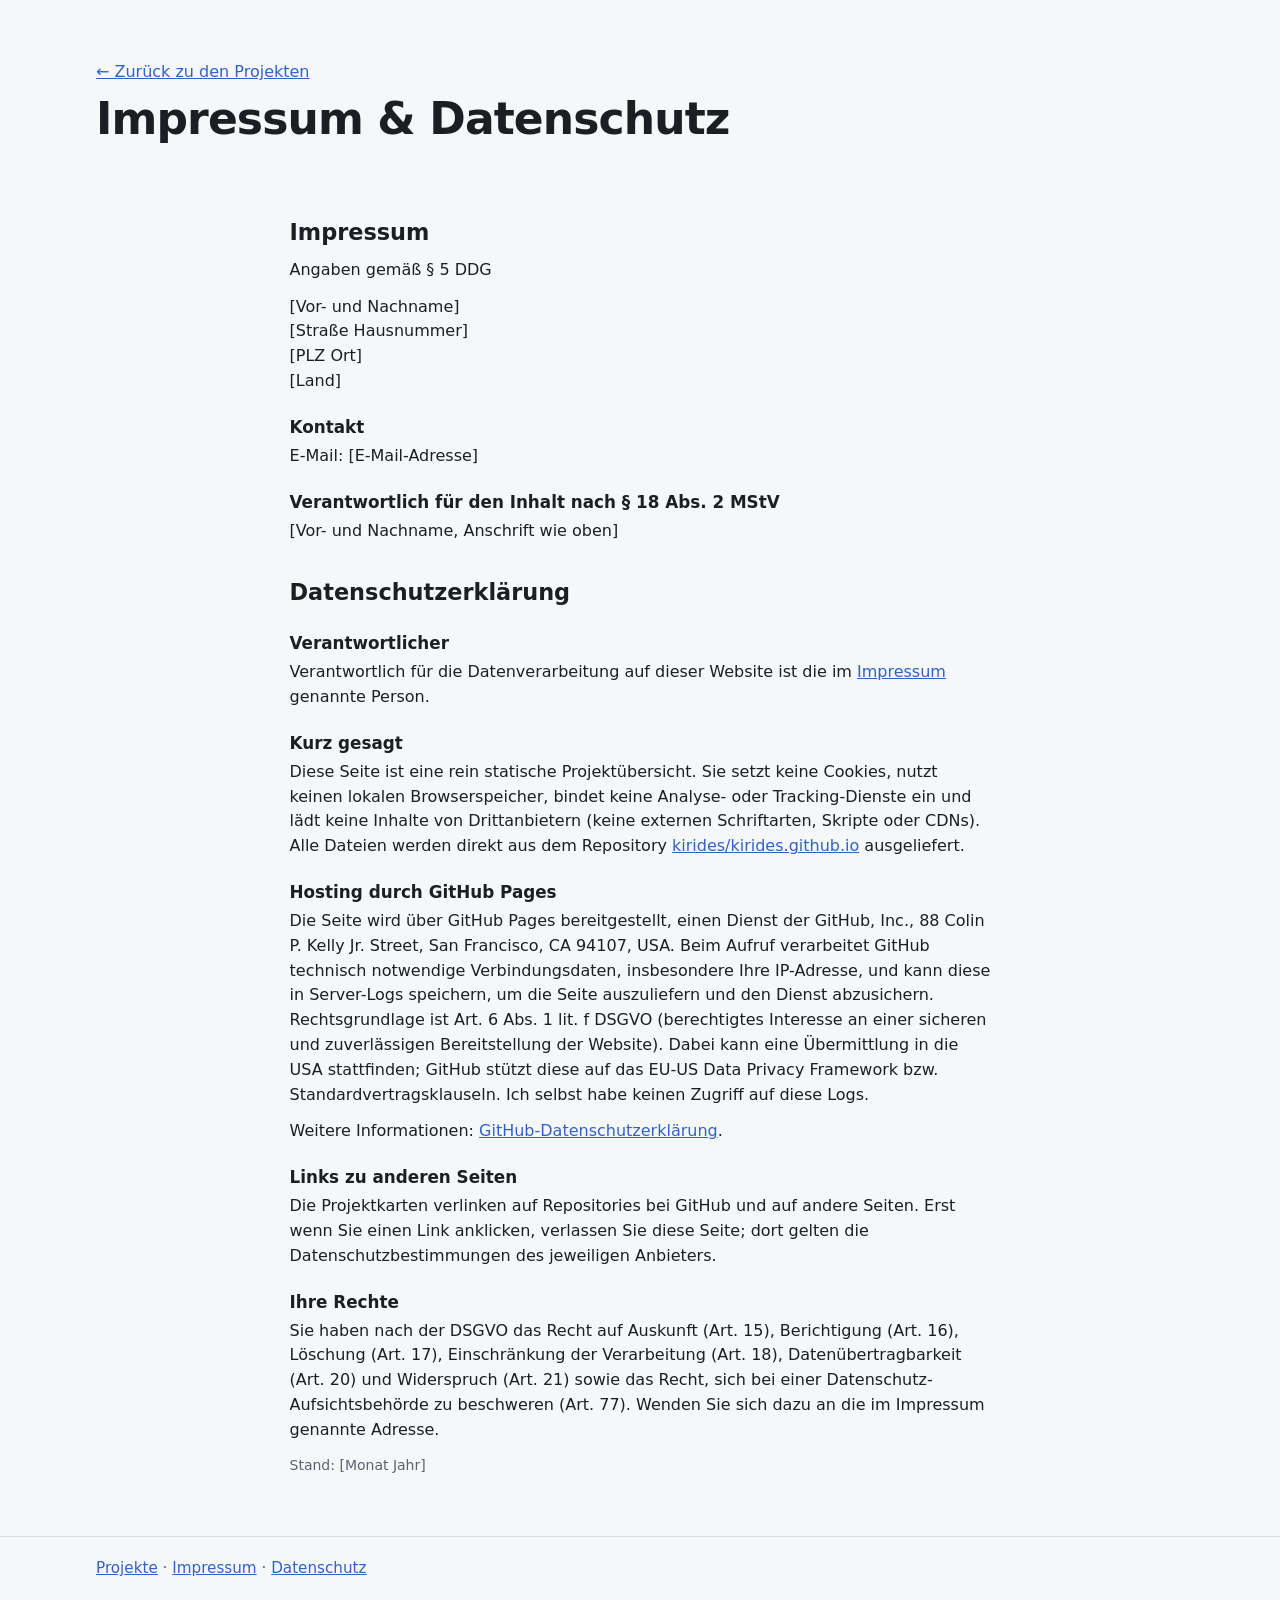
==== site/legal.html @ 05fea44c "Add project overview page with tag-only Pages deploy Co-Authored-By: Claude Opus 5.5 <noreply@anthro" ====
<!doctype html>
<html lang="de">
<head>
  <meta charset="utf-8">
  <meta name="viewport" content="width=device-width, initial-scale=1">
  <title>Impressum &amp; Datenschutz · Kirides</title>
  <meta name="robots" content="noindex">
  <meta name="color-scheme" content="light dark">
  <link rel="stylesheet" href="style.css">
  <link rel="icon" href="data:image/svg+xml,%3Csvg xmlns='http://www.w3.org/2000/svg' viewBox='0 0 32 32'%3E%3Crect width='32' height='32' rx='7' fill='%233b6fd8'/%3E%3Ctext x='16' y='22' font-family='system-ui,sans-serif' font-size='17' font-weight='700' fill='white' text-anchor='middle'%3EK%3C/text%3E%3C/svg%3E">
</head>
<body>
  <a class="skip-link" href="#main">Zum Inhalt</a>

  <header class="site-header">
    <div class="wrap">
      <p class="links"><a href="./">← Zurück zu den Projekten</a></p>
      <h1>Impressum &amp; Datenschutz</h1>
    </div>
  </header>

  <main id="main" class="wrap prose">
    <!-- TODO(John): fill in every [placeholder] below before tagging a release. -->
    <section id="impressum" aria-labelledby="h-impressum">
      <h2 id="h-impressum">Impressum</h2>
      <p>Angaben gemäß § 5 DDG</p>
      <p>
        [Vor- und Nachname]<br>
        [Straße Hausnummer]<br>
        [PLZ Ort]<br>
        [Land]
      </p>
      <h3>Kontakt</h3>
      <p>E-Mail: [E-Mail-Adresse]</p>
      <h3>Verantwortlich für den Inhalt nach § 18 Abs. 2 MStV</h3>
      <p>[Vor- und Nachname, Anschrift wie oben]</p>
    </section>

    <section id="datenschutz" aria-labelledby="h-datenschutz">
      <h2 id="h-datenschutz">Datenschutzerklärung</h2>

      <h3>Verantwortlicher</h3>
      <p>Verantwortlich für die Datenverarbeitung auf dieser Website ist die im <a href="#impressum">Impressum</a> genannte Person.</p>

      <h3>Kurz gesagt</h3>
      <p>Diese Seite ist eine rein statische Projektübersicht. Sie setzt keine Cookies, nutzt keinen lokalen Browserspeicher, bindet keine Analyse- oder Tracking-Dienste ein und lädt keine Inhalte von Drittanbietern (keine externen Schriftarten, Skripte oder CDNs). Alle Dateien werden direkt aus dem Repository <a href="https://github.com/kirides/kirides.github.io">kirides/kirides.github.io</a> ausgeliefert.</p>

      <h3>Hosting durch GitHub Pages</h3>
      <p>Die Seite wird über GitHub Pages bereitgestellt, einen Dienst der GitHub, Inc., 88 Colin P. Kelly Jr. Street, San Francisco, CA 94107, USA. Beim Aufruf verarbeitet GitHub technisch notwendige Verbindungsdaten, insbesondere Ihre IP-Adresse, und kann diese in Server-Logs speichern, um die Seite auszuliefern und den Dienst abzusichern. Rechtsgrundlage ist Art. 6 Abs. 1 lit. f DSGVO (berechtigtes Interesse an einer sicheren und zuverlässigen Bereitstellung der Website). Dabei kann eine Übermittlung in die USA stattfinden; GitHub stützt diese auf das EU-US Data Privacy Framework bzw. Standardvertragsklauseln. Ich selbst habe keinen Zugriff auf diese Logs.</p>
      <p>Weitere Informationen: <a href="https://docs.github.com/de/site-policy/privacy-policies/github-general-privacy-statement">GitHub-Datenschutzerklärung</a>.</p>

      <h3>Links zu anderen Seiten</h3>
      <p>Die Projektkarten verlinken auf Repositories bei GitHub und auf andere Seiten. Erst wenn Sie einen Link anklicken, verlassen Sie diese Seite; dort gelten die Datenschutzbestimmungen des jeweiligen Anbieters.</p>

      <h3>Ihre Rechte</h3>
      <p>Sie haben nach der DSGVO das Recht auf Auskunft (Art. 15), Berichtigung (Art. 16), Löschung (Art. 17), Einschränkung der Verarbeitung (Art. 18), Datenübertragbarkeit (Art. 20) und Widerspruch (Art. 21) sowie das Recht, sich bei einer Datenschutz-Aufsichtsbehörde zu beschweren (Art. 77). Wenden Sie sich dazu an die im Impressum genannte Adresse.</p>

      <p class="meta">Stand: [Monat Jahr]</p>
    </section>
  </main>

  <footer class="site-footer">
    <div class="wrap">
      <p><a href="./">Projekte</a> · <a href="#impressum">Impressum</a> · <a href="#datenschutz">Datenschutz</a></p>
    </div>
  </footer>
</body>
</html>
---- site/style.css ----
:root {
  --bg: #f6f7f9;
  --surface: #ffffff;
  --text: #1b1f24;
  --muted: #59636e;
  --border: #d8dee4;
  --accent: #2f62c9;
  --accent-soft: #e7eefc;
  --tag-bg: #eef1f4;
  --shadow: 0 1px 2px rgb(16 24 40 / 6%), 0 1px 3px rgb(16 24 40 / 8%);
  --shadow-hover: 0 6px 18px rgb(16 24 40 / 12%);
  --radius: 12px;
  color-scheme: light;
}

@media (prefers-color-scheme: dark) {
  :root {
    --bg: #0f1216;
    --surface: #171b21;
    --text: #e6e9ed;
    --muted: #9aa4af;
    --border: #2a313a;
    --accent: #7ea6ff;
    --accent-soft: #1c2740;
    --tag-bg: #222832;
    --shadow: 0 1px 2px rgb(0 0 0 / 40%);
    --shadow-hover: 0 6px 18px rgb(0 0 0 / 50%);
    color-scheme: dark;
  }
}

*, *::before, *::after { box-sizing: border-box; }

html { -webkit-text-size-adjust: 100%; }

body {
  margin: 0;
  background: var(--bg);
  color: var(--text);
  font: 16px/1.55 system-ui, -apple-system, "Segoe UI", Roboto, "Helvetica Neue", Arial, sans-serif;
}

a { color: var(--accent); }

.wrap {
  max-width: 1120px;
  margin: 0 auto;
  padding: 0 16px;
}

.skip-link {
  position: absolute;
  left: 16px;
  top: -48px;
  padding: 8px 12px;
  background: var(--surface);
  border: 2px solid var(--accent);
  border-radius: 8px;
  z-index: 10;
}
.skip-link:focus { top: 12px; }

:focus-visible {
  outline: 3px solid var(--accent);
  outline-offset: 2px;
}

/* Header */
.site-header {
  padding: 48px 0 24px;
}
.site-header h1 {
  margin: 0 0 6px;
  font-size: clamp(2rem, 5vw, 2.75rem);
  letter-spacing: -0.02em;
}
.tagline {
  margin: 0;
  max-width: 60ch;
  color: var(--muted);
  font-size: 1.075rem;
}
.links { margin: 12px 0 0; }

/* Tabs */
.tabs {
  display: flex;
  gap: 4px;
  border-bottom: 1px solid var(--border);
  margin-bottom: 8px;
  position: sticky;
  top: 0;
  background: var(--bg);
  z-index: 2;
}
.tabs[hidden] { display: none; }

.tab {
  appearance: none;
  border: 0;
  background: none;
  color: var(--muted);
  font: inherit;
  font-weight: 600;
  padding: 12px 18px;
  border-bottom: 3px solid transparent;
  margin-bottom: -1px;
  cursor: pointer;
  border-radius: 8px 8px 0 0;
}
.tab:hover { color: var(--text); background: var(--accent-soft); }
.tab[aria-selected="true"] {
  color: var(--accent);
  border-bottom-color: var(--accent);
}

/* Panels */
.panel { padding-bottom: 24px; }
.panel:focus-visible { outline-offset: 6px; border-radius: 4px; }
.panel[hidden] { display: none; }

/* With JS the tab already names the panel; keep the heading for screen readers only. */
.js .panel-title {
  position: absolute;
  width: 1px; height: 1px;
  overflow: hidden;
  clip: rect(0 0 0 0);
  white-space: nowrap;
}
.panel-title { font-size: 1.5rem; margin: 24px 0 0; }

.group {
  margin: 28px 0 12px;
  font-size: 0.85rem;
  font-weight: 700;
  letter-spacing: 0.06em;
  text-transform: uppercase;
  color: var(--muted);
}

/* Cards */
.cards {
  list-style: none;
  margin: 0;
  padding: 0;
  display: grid;
  grid-template-columns: repeat(auto-fill, minmax(min(100%, 300px), 1fr));
  gap: 16px;
}

.card {
  position: relative;
  display: flex;
  flex-direction: column;
  padding: 18px 20px;
  background: var(--surface);
  border: 1px solid var(--border);
  border-radius: var(--radius);
  box-shadow: var(--shadow);
  transition: transform 0.15s ease, box-shadow 0.15s ease, border-color 0.15s ease;
}
.card:hover,
.card:focus-within {
  transform: translateY(-2px);
  box-shadow: var(--shadow-hover);
  border-color: var(--accent);
}

.card h4 {
  margin: 0 0 6px;
  font-size: 1.1rem;
  overflow-wrap: anywhere;
}
.card h4 a {
  color: var(--text);
  text-decoration: none;
}
/* Make the whole card clickable via the title link. */
.card h4 a::after {
  content: "";
  position: absolute;
  inset: 0;
  border-radius: var(--radius);
}
.card h4 a:focus-visible { outline: none; }
.card h4 a:focus-visible::after {
  outline: 3px solid var(--accent);
  outline-offset: 2px;
}
.card:hover h4 a { color: var(--accent); }

.card p {
  margin: 0 0 14px;
  color: var(--muted);
  font-size: 0.95rem;
  flex: 1;
}
/* Links inside the text sit above the card-wide link. */
.card p a.inline { position: relative; z-index: 1; }

.tags {
  list-style: none;
  margin: 0;
  padding: 0;
  display: flex;
  flex-wrap: wrap;
  gap: 6px;
}
.tags li {
  font-size: 0.78rem;
  font-weight: 600;
  padding: 2px 9px;
  border-radius: 999px;
  background: var(--tag-bg);
  color: var(--muted);
}

/* Footer */
.site-footer {
  border-top: 1px solid var(--border);
  margin-top: 24px;
  padding: 20px 0 40px;
  color: var(--muted);
  font-size: 0.95rem;
}

@media (max-width: 480px) {
  .site-header { padding-top: 32px; }
  .tab { flex: 1; padding: 12px 8px; }
}

@media (prefers-reduced-motion: reduce) {
  .card { transition: none; }
  .card:hover, .card:focus-within { transform: none; }
}

/* Legal page */
.prose { max-width: 72ch; padding-bottom: 24px; }
.prose h2 { margin: 32px 0 8px; font-size: 1.4rem; }
.prose h3 { margin: 20px 0 4px; font-size: 1.05rem; }
.prose p { margin: 0 0 12px; }
.meta { color: var(--muted); font-size: 0.875rem; }
.site-footer p { margin: 0 0 4px; }
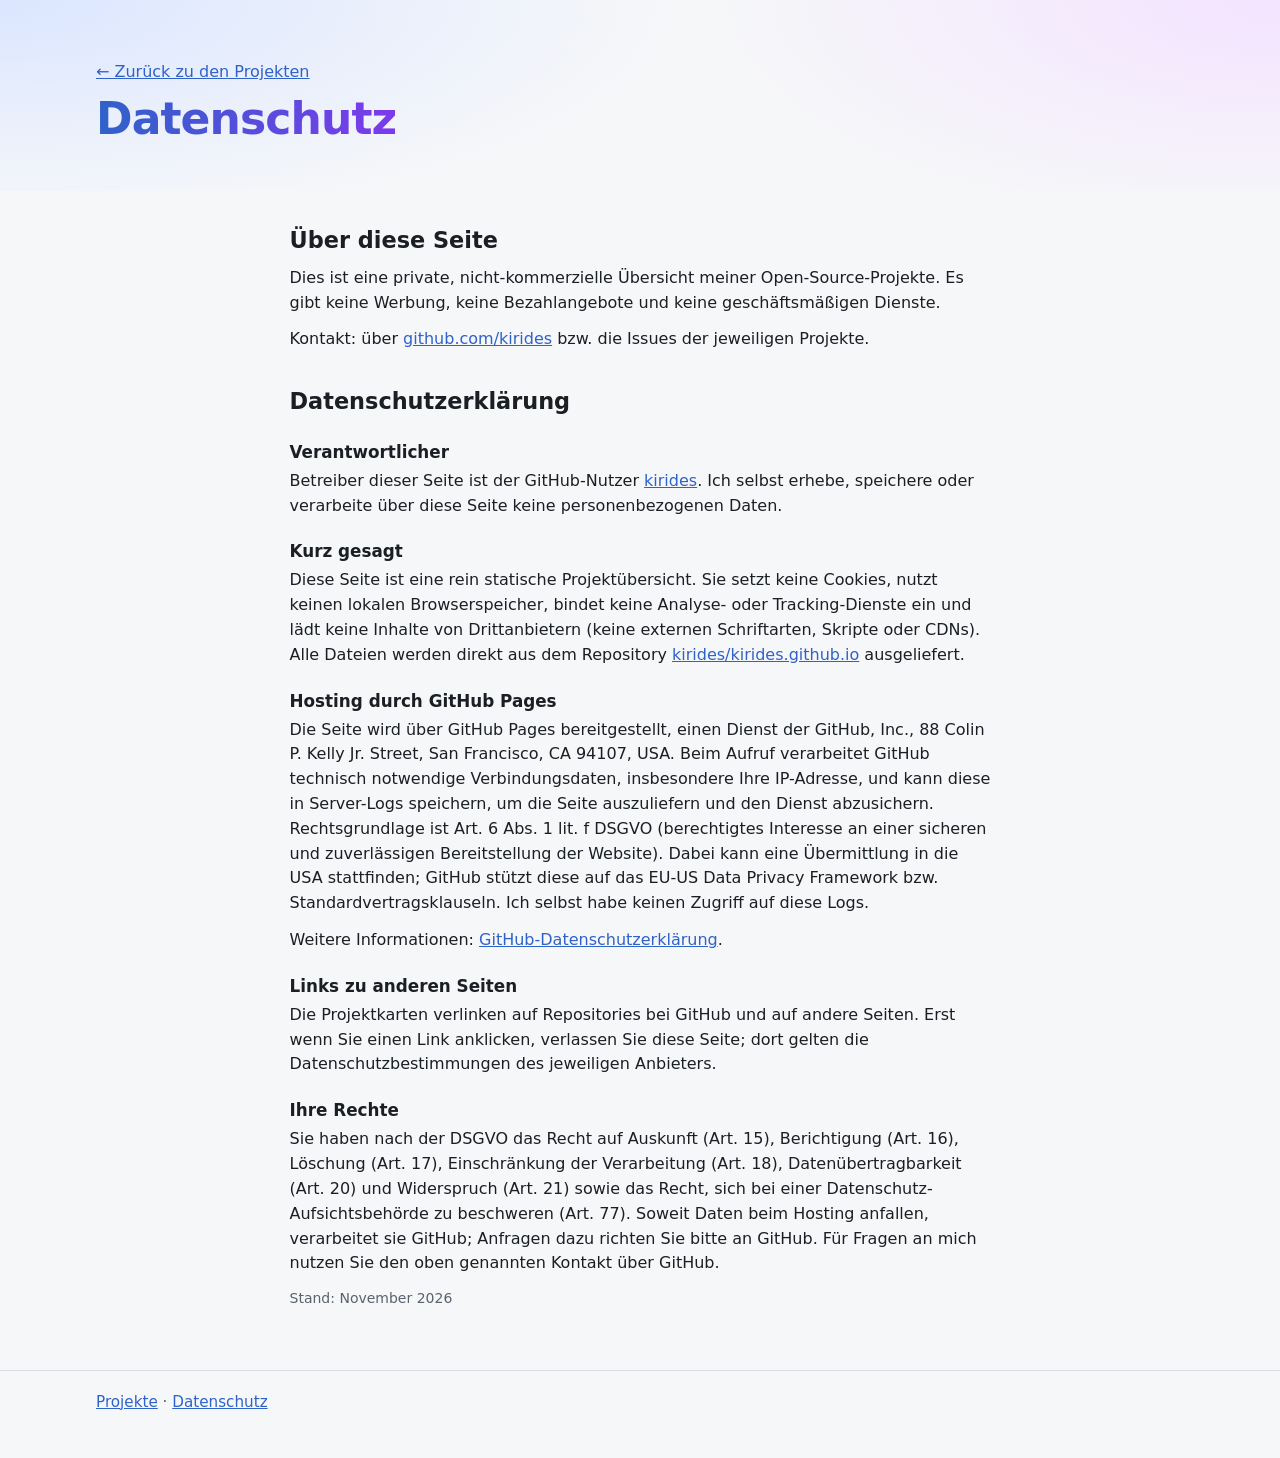
==== commit 32dfc27c: "Replace Impressum placeholders with a PII-free privacy note Private, non-commercial site without ads" ====
--- a/site/legal.html
+++ b/site/legal.html
@@ -3,7 +3,7 @@
 <head>
   <meta charset="utf-8">
   <meta name="viewport" content="width=device-width, initial-scale=1">
-  <title>Impressum &amp; Datenschutz · Kirides</title>
+  <title>Datenschutz · Kirides</title>
   <meta name="robots" content="noindex">
   <meta name="color-scheme" content="light dark">
   <link rel="stylesheet" href="style.css">
@@ -15,32 +15,22 @@
   <header class="site-header">
     <div class="wrap">
       <p class="links"><a href="./">← Zurück zu den Projekten</a></p>
-      <h1>Impressum &amp; Datenschutz</h1>
+      <h1>Datenschutz</h1>
     </div>
   </header>
 
   <main id="main" class="wrap prose">
-    <!-- TODO(John): fill in every [placeholder] below before tagging a release. -->
-    <section id="impressum" aria-labelledby="h-impressum">
-      <h2 id="h-impressum">Impressum</h2>
-      <p>Angaben gemäß § 5 DDG</p>
-      <p>
-        [Vor- und Nachname]<br>
-        [Straße Hausnummer]<br>
-        [PLZ Ort]<br>
-        [Land]
-      </p>
-      <h3>Kontakt</h3>
-      <p>E-Mail: [E-Mail-Adresse]</p>
-      <h3>Verantwortlich für den Inhalt nach § 18 Abs. 2 MStV</h3>
-      <p>[Vor- und Nachname, Anschrift wie oben]</p>
+    <section id="hinweis" aria-labelledby="h-hinweis">
+      <h2 id="h-hinweis">Über diese Seite</h2>
+      <p>Dies ist eine private, nicht-kommerzielle Übersicht meiner Open-Source-Projekte. Es gibt keine Werbung, keine Bezahlangebote und keine geschäftsmäßigen Dienste.</p>
+      <p>Kontakt: über <a href="https://github.com/kirides">github.com/kirides</a> bzw. die Issues der jeweiligen Projekte.</p>
     </section>
 
     <section id="datenschutz" aria-labelledby="h-datenschutz">
       <h2 id="h-datenschutz">Datenschutzerklärung</h2>
 
       <h3>Verantwortlicher</h3>
-      <p>Verantwortlich für die Datenverarbeitung auf dieser Website ist die im <a href="#impressum">Impressum</a> genannte Person.</p>
+      <p>Betreiber dieser Seite ist der GitHub-Nutzer <a href="https://github.com/kirides">kirides</a>. Ich selbst erhebe, speichere oder verarbeite über diese Seite keine personenbezogenen Daten.</p>
 
       <h3>Kurz gesagt</h3>
       <p>Diese Seite ist eine rein statische Projektübersicht. Sie setzt keine Cookies, nutzt keinen lokalen Browserspeicher, bindet keine Analyse- oder Tracking-Dienste ein und lädt keine Inhalte von Drittanbietern (keine externen Schriftarten, Skripte oder CDNs). Alle Dateien werden direkt aus dem Repository <a href="https://github.com/kirides/kirides.github.io">kirides/kirides.github.io</a> ausgeliefert.</p>
@@ -53,15 +43,15 @@
       <p>Die Projektkarten verlinken auf Repositories bei GitHub und auf andere Seiten. Erst wenn Sie einen Link anklicken, verlassen Sie diese Seite; dort gelten die Datenschutzbestimmungen des jeweiligen Anbieters.</p>
 
       <h3>Ihre Rechte</h3>
-      <p>Sie haben nach der DSGVO das Recht auf Auskunft (Art. 15), Berichtigung (Art. 16), Löschung (Art. 17), Einschränkung der Verarbeitung (Art. 18), Datenübertragbarkeit (Art. 20) und Widerspruch (Art. 21) sowie das Recht, sich bei einer Datenschutz-Aufsichtsbehörde zu beschweren (Art. 77). Wenden Sie sich dazu an die im Impressum genannte Adresse.</p>
+      <p>Sie haben nach der DSGVO das Recht auf Auskunft (Art. 15), Berichtigung (Art. 16), Löschung (Art. 17), Einschränkung der Verarbeitung (Art. 18), Datenübertragbarkeit (Art. 20) und Widerspruch (Art. 21) sowie das Recht, sich bei einer Datenschutz-Aufsichtsbehörde zu beschweren (Art. 77). Soweit Daten beim Hosting anfallen, verarbeitet sie GitHub; Anfragen dazu richten Sie bitte an GitHub. Für Fragen an mich nutzen Sie den oben genannten Kontakt über GitHub.</p>
 
-      <p class="meta">Stand: [Monat Jahr]</p>
+      <p class="meta">Stand: November 2026</p>
     </section>
   </main>
 
   <footer class="site-footer">
     <div class="wrap">
-      <p><a href="./">Projekte</a> · <a href="#impressum">Impressum</a> · <a href="#datenschutz">Datenschutz</a></p>
+      <p><a href="./">Projekte</a> · <a href="#datenschutz">Datenschutz</a></p>
     </div>
   </footer>
 </body>
--- a/site/style.css
+++ b/site/style.css
@@ -10,6 +10,12 @@
   --shadow: 0 1px 2px rgb(16 24 40 / 6%), 0 1px 3px rgb(16 24 40 / 8%);
   --shadow-hover: 0 6px 18px rgb(16 24 40 / 12%);
   --radius: 12px;
+  --gothic: #b45309;
+  --risen: #0e7490;
+  --other: #7c3aed;
+  --tooling: #15803d;
+  --hero-a: #dbe6ff;
+  --hero-b: #f3e3ff;
   color-scheme: light;
 }
 
@@ -25,6 +31,12 @@
     --tag-bg: #222832;
     --shadow: 0 1px 2px rgb(0 0 0 / 40%);
     --shadow-hover: 0 6px 18px rgb(0 0 0 / 50%);
+    --gothic: #f5a524;
+    --risen: #2dd4bf;
+    --other: #b197fc;
+    --tooling: #4ade80;
+    --hero-a: #16213d;
+    --hero-b: #2a1a3d;
     color-scheme: dark;
   }
 }
@@ -67,10 +79,19 @@
 
 /* Header */
 .site-header {
-  padding: 48px 0 24px;
+  padding: 48px 0 32px;
+  margin-bottom: 8px;
+  background:
+    radial-gradient(60rem 20rem at 0% 0%, var(--hero-a), transparent 70%),
+    radial-gradient(50rem 20rem at 100% 0%, var(--hero-b), transparent 70%);
 }
 .site-header h1 {
   margin: 0 0 6px;
+  background: linear-gradient(90deg, var(--accent), var(--other));
+  -webkit-background-clip: text;
+  background-clip: text;
+  color: transparent;
+  width: fit-content;
   font-size: clamp(2rem, 5vw, 2.75rem);
   letter-spacing: -0.02em;
 }
@@ -129,8 +150,32 @@
 }
 .panel-title { font-size: 1.5rem; margin: 24px 0 0; }
 
+.game {
+  margin: 32px 0 4px;
+  font-size: 1.35rem;
+  letter-spacing: -0.01em;
+}
+.game + .cards { margin-top: 12px; }
+.game::before {
+  content: "";
+  display: inline-block;
+  width: 0.55em;
+  height: 0.55em;
+  margin-right: 0.45em;
+  border-radius: 3px;
+  background: var(--c, var(--accent));
+  vertical-align: 0.1em;
+}
+
+/* Per-group accent colours */
+.theme-gothic  { --c: var(--gothic); }
+.theme-risen   { --c: var(--risen); }
+.theme-other   { --c: var(--other); }
+.theme-tooling { --c: var(--tooling); }
+.group[class*="theme-"] { color: var(--c); }
+
 .group {
-  margin: 28px 0 12px;
+  margin: 20px 0 12px;
   font-size: 0.85rem;
   font-weight: 700;
   letter-spacing: 0.06em;
@@ -156,6 +201,8 @@
   background: var(--surface);
   border: 1px solid var(--border);
   border-radius: var(--radius);
+  border-top: 4px solid var(--c, var(--accent));
+  background-image: linear-gradient(180deg, color-mix(in srgb, var(--c, var(--accent)) 7%, transparent), transparent 60%);
   box-shadow: var(--shadow);
   transition: transform 0.15s ease, box-shadow 0.15s ease, border-color 0.15s ease;
 }
@@ -163,31 +210,31 @@
 .card:focus-within {
   transform: translateY(-2px);
   box-shadow: var(--shadow-hover);
-  border-color: var(--accent);
-}
-
-.card h4 {
+  border-color: var(--c, var(--accent));
+}
+
+.card h5 {
   margin: 0 0 6px;
   font-size: 1.1rem;
   overflow-wrap: anywhere;
 }
-.card h4 a {
+.card h5 a {
   color: var(--text);
   text-decoration: none;
 }
 /* Make the whole card clickable via the title link. */
-.card h4 a::after {
+.card h5 a::after {
   content: "";
   position: absolute;
   inset: 0;
   border-radius: var(--radius);
 }
-.card h4 a:focus-visible { outline: none; }
-.card h4 a:focus-visible::after {
-  outline: 3px solid var(--accent);
+.card h5 a:focus-visible { outline: none; }
+.card h5 a:focus-visible::after {
+  outline: 3px solid var(--c, var(--accent));
   outline-offset: 2px;
 }
-.card:hover h4 a { color: var(--accent); }
+.card:hover h5 a { color: var(--c, var(--accent)); }
 
 .card p {
   margin: 0 0 14px;
@@ -213,6 +260,10 @@
   border-radius: 999px;
   background: var(--tag-bg);
   color: var(--muted);
+}
+.tags li:first-child {
+  background: color-mix(in srgb, var(--c, var(--accent)) 16%, transparent);
+  color: color-mix(in srgb, var(--c, var(--accent)) 80%, var(--text));
 }
 
 /* Footer */
